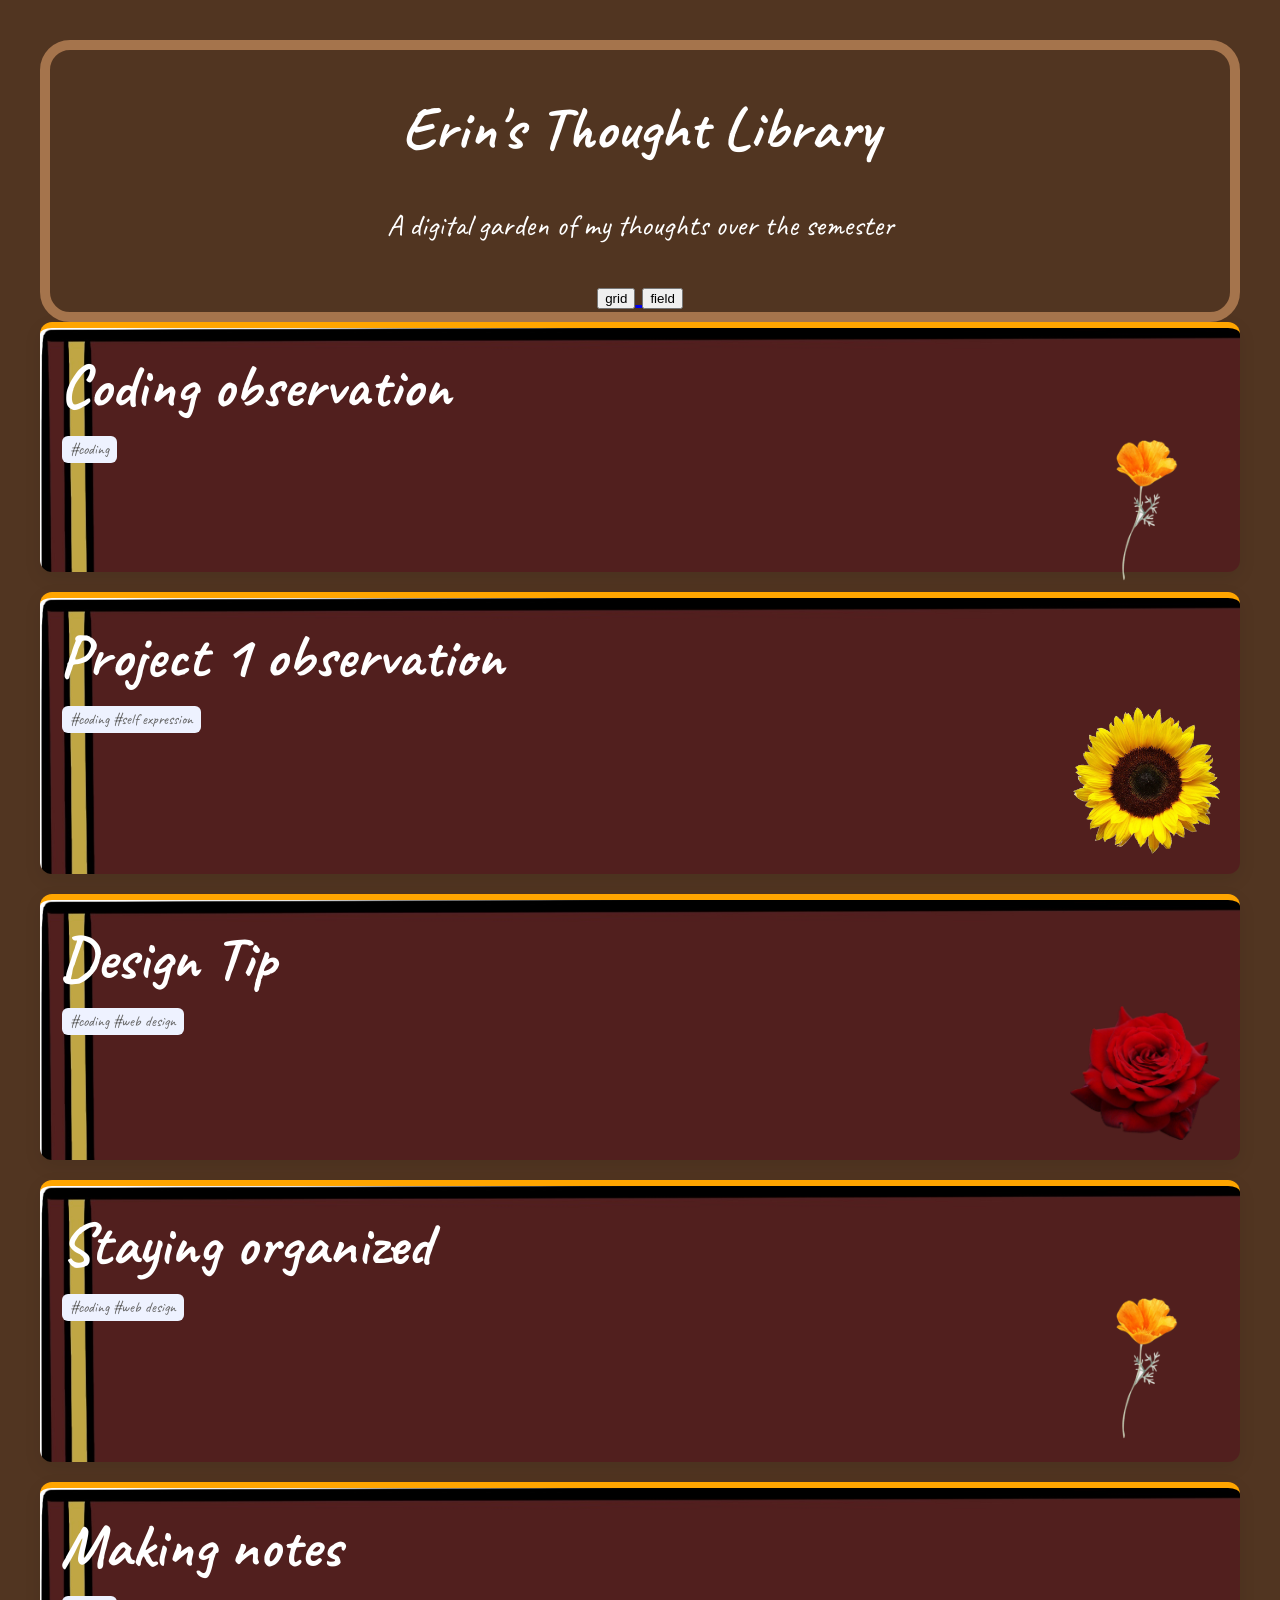
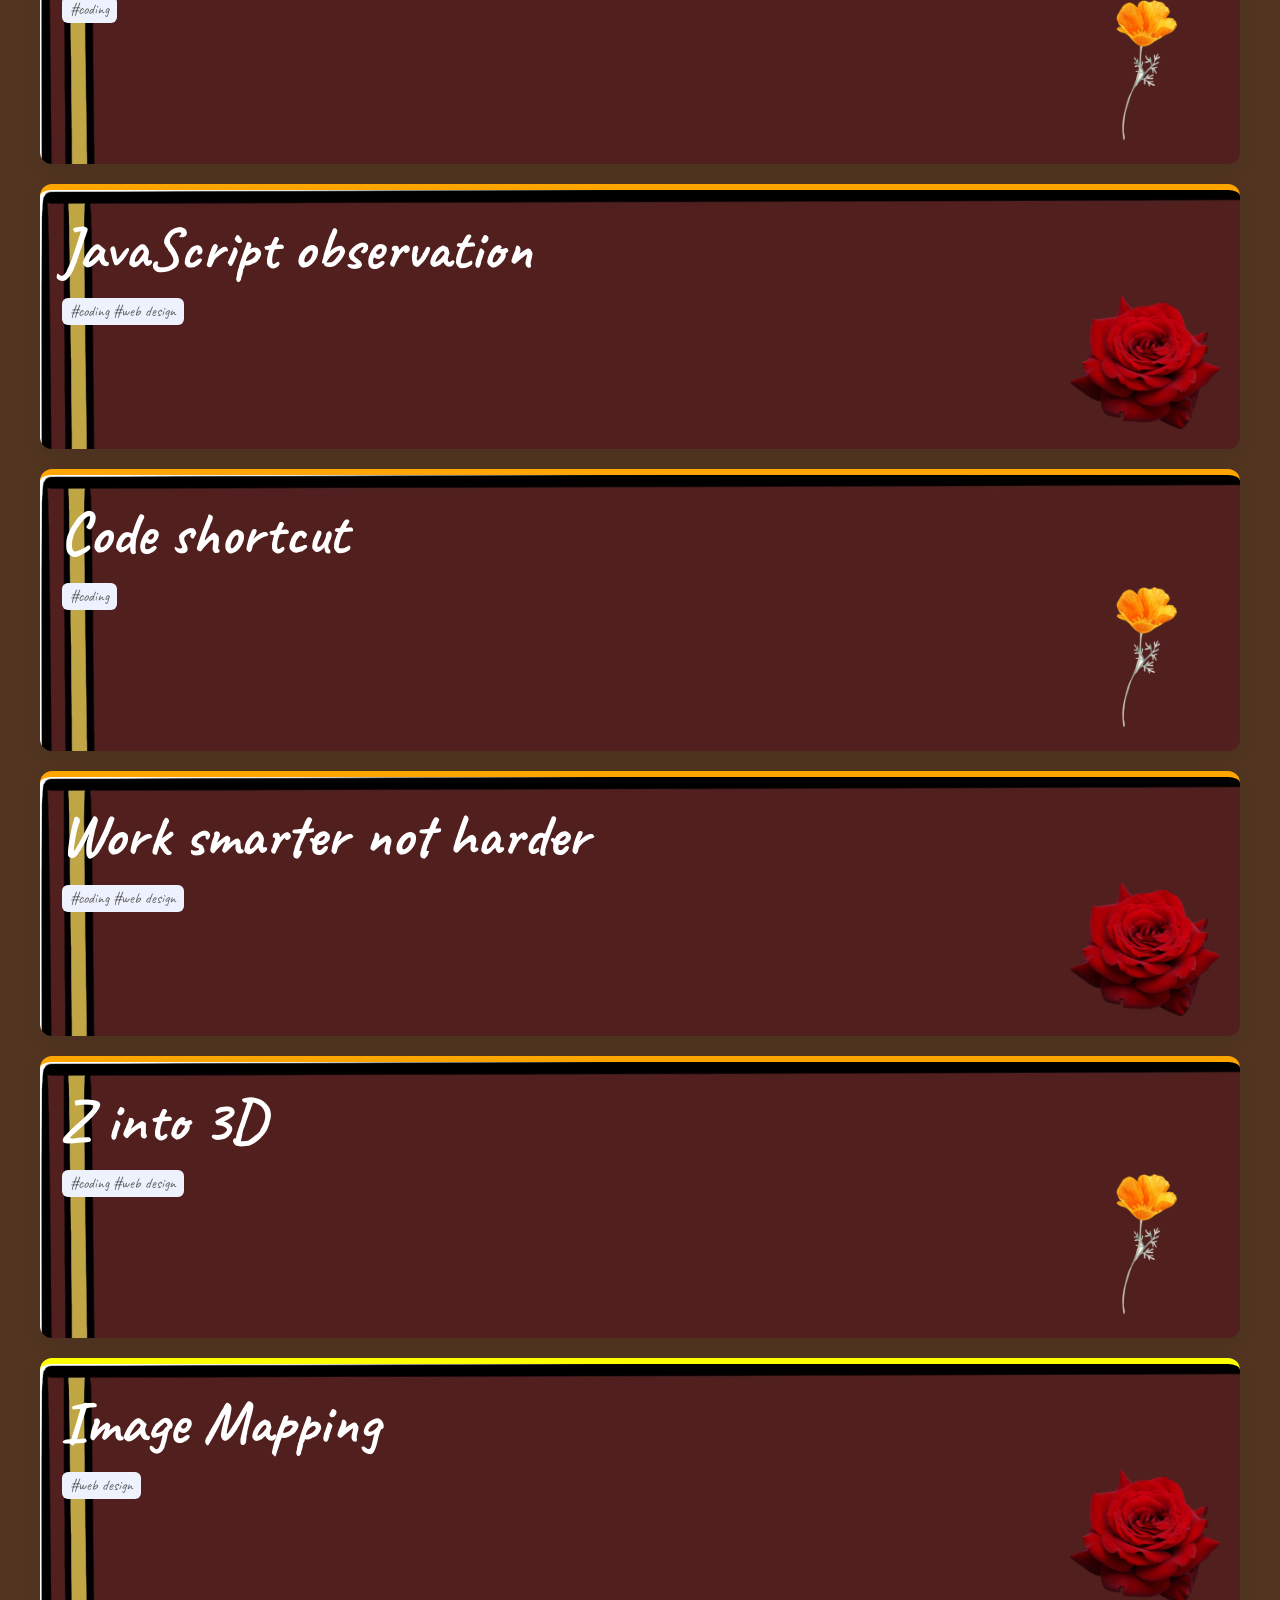
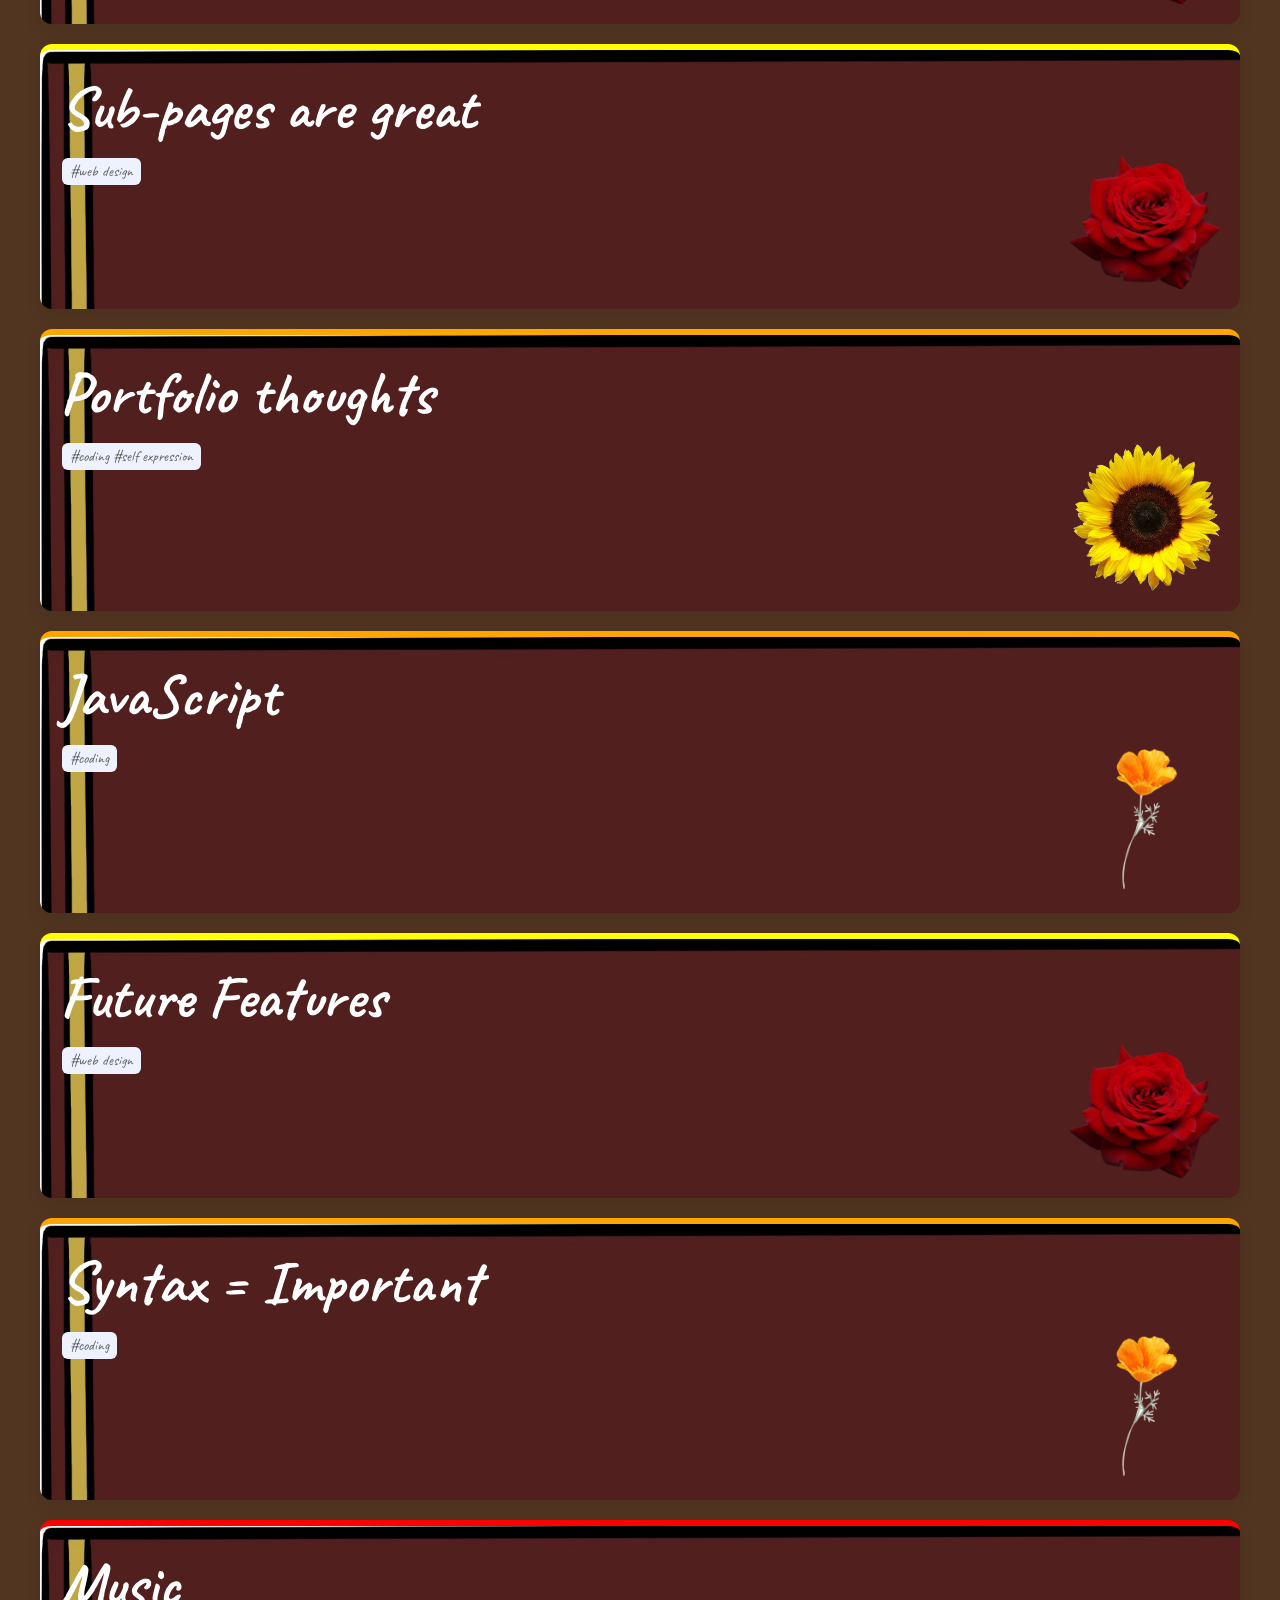
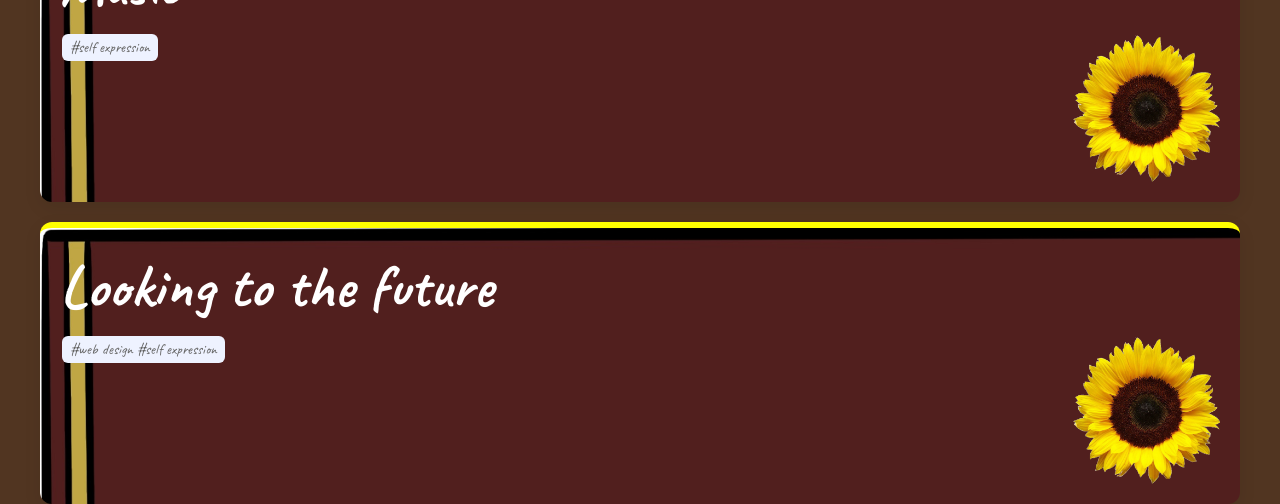
==== index.html @ beeca00d "Add files via upload" ====
<!DOCTYPE html>
<html lang="en">
<head>
    <meta charset="UTF-8">
    <meta name="viewport" content="width=device-width, initial-scale=1.0">
    <title>test for proj. 4</title>
    <link rel="stylesheet" href="styles.css">
    <link rel="preconnect" href="https://fonts.googleapis.com">
<link rel="preconnect" href="https://fonts.gstatic.com" crossorigin>
<link href="https://fonts.googleapis.com/css2?family=Caveat:wght@400..700&family=Grenze:ital,wght@0,100;0,200;0,300;0,400;0,500;0,600;0,700;0,800;0,900;1,100;1,200;1,300;1,400;1,500;1,600;1,700;1,800;1,900&family=Shadows+Into+Light&display=swap" rel="stylesheet">

</head>
<body>

    <div class="header">
    <h1>Erin's Thought Library</h1>
    <p> A digital garden of my thoughts over the semester</p>
    
<div class="controls">
    <a href="index.html">
        <button id="viewGarden" type="button">grid</button>
    </a>
   <a href="p1.htm">
     <button id="viewGardenBtn" type="button">field</button>
   </a>
</div>

</div>

    <div id="garden"></div>

<div id="popup" class="popup hidden">
    <div class="popup-content">
        <button id="closePopup">X</button>
        <h3 id="popupTitle"></h3>
        <p id="popupBody"></p>
    </div>
</div>

    <script src="data.js"></script>
    <script src="script.js"></script>
</body>
</html>
---- styles.css ----
.header{
  position: relative;
  text-align: center;
  font-family: "Caveat";
  font-size: 30px;
  border-style: solid;
  border-width: 10px;
  border-color: rgb(165, 116, 76);
  border-radius: 30px;
  color: white;
}
body{
  font-family: "Caveat";
  background:#513521;
  margin:40px;
}

/* container */
#garden{
  display: grid;
  grid-template-rows: repeat(auto-fill, minmax(250px, 1fr));
  max-height: 200px;
  gap:20px;

}

/* card */
.card{
  background-image: url(images/spine-bkg.jpg);
  background-size: 120%;
  background-repeat: no-repeat;
  padding:20px;
  border-radius:12px;
  box-shadow:0 6px 18px rgba(0,0,0,0.08);
  transition:transform 0.2s, box-shadow 0.2s;
  border-top:6px solid #8be9fd;
  color: white;
}

/* hover effect */
.card:hover{
  transform:translateY(-6px);
  box-shadow:0 12px 28px rgba(0,0,0,0.12);
  cursor: pointer;
}

/* title */
.card h3{
  margin:0 0 10px 0;
  font-size: 60px;
}

/* tags */
.card p{
    color: 'black';
    font-size: 25px;
}

.card span{
color:#666;
  font-size: 15px;
}

.tag{
  display: inline-block;
  background:#eef2ff;
  color:#4f46e5;
  padding:4px 8px;
  margin:2px;
  border-radius:6px;
  font-size:8px;
  
}
.card img{
  width: 150px;
  float: right;
}

/* =========================== */
.popup{
  position: fixed;
  top: 0;
  left: 0;
  width: 100%;
  height: 100%;

  display: flex;
  justify-content: center;
  align-items: center;
  background-image: url(images/open-book.png);
  background-repeat: no-repeat;
  background-size: 100%;
}

.popup-content{
  padding: 2vw;
  border-radius: 12px;
  width: 400px;
  max-width: 80%;
  font-size: 40px;
  color: white;
}

.hidden{
  display: none;
}
#closePopup{
  float: right;
  cursor: pointer;
}
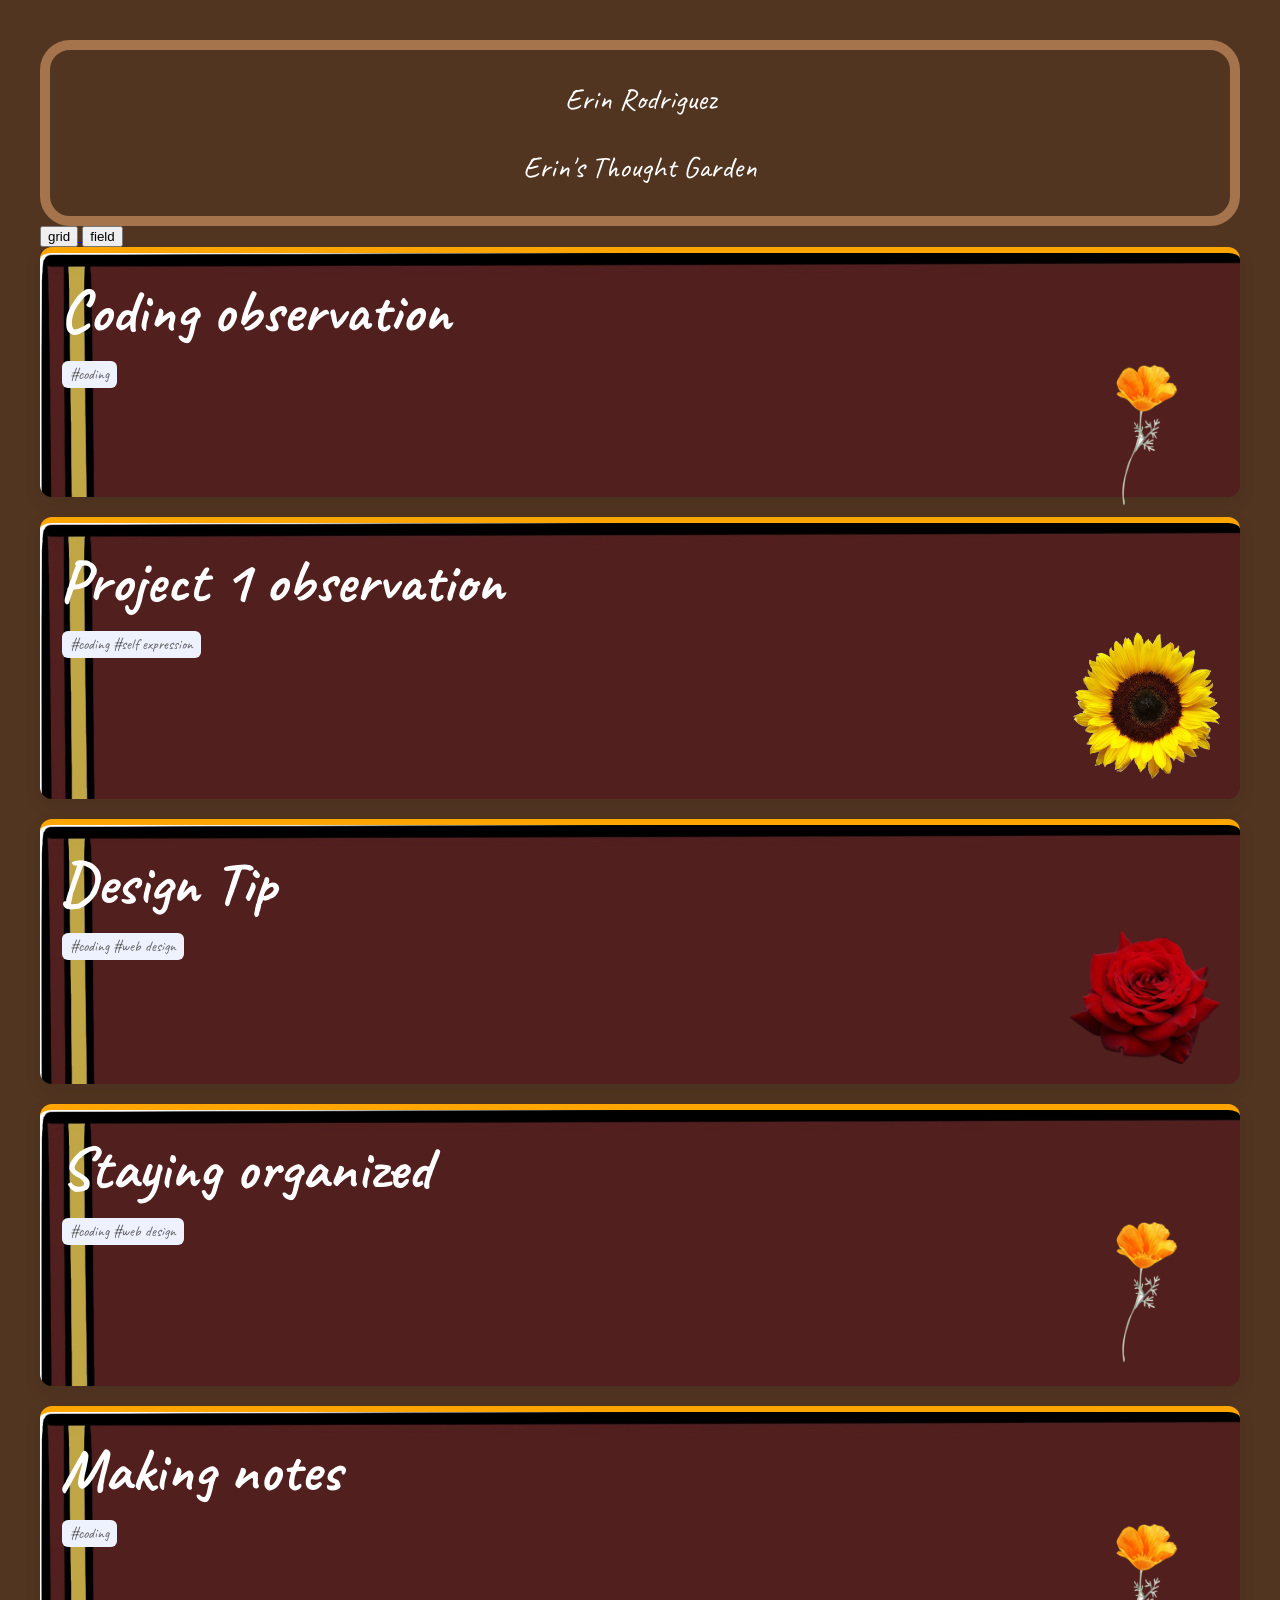
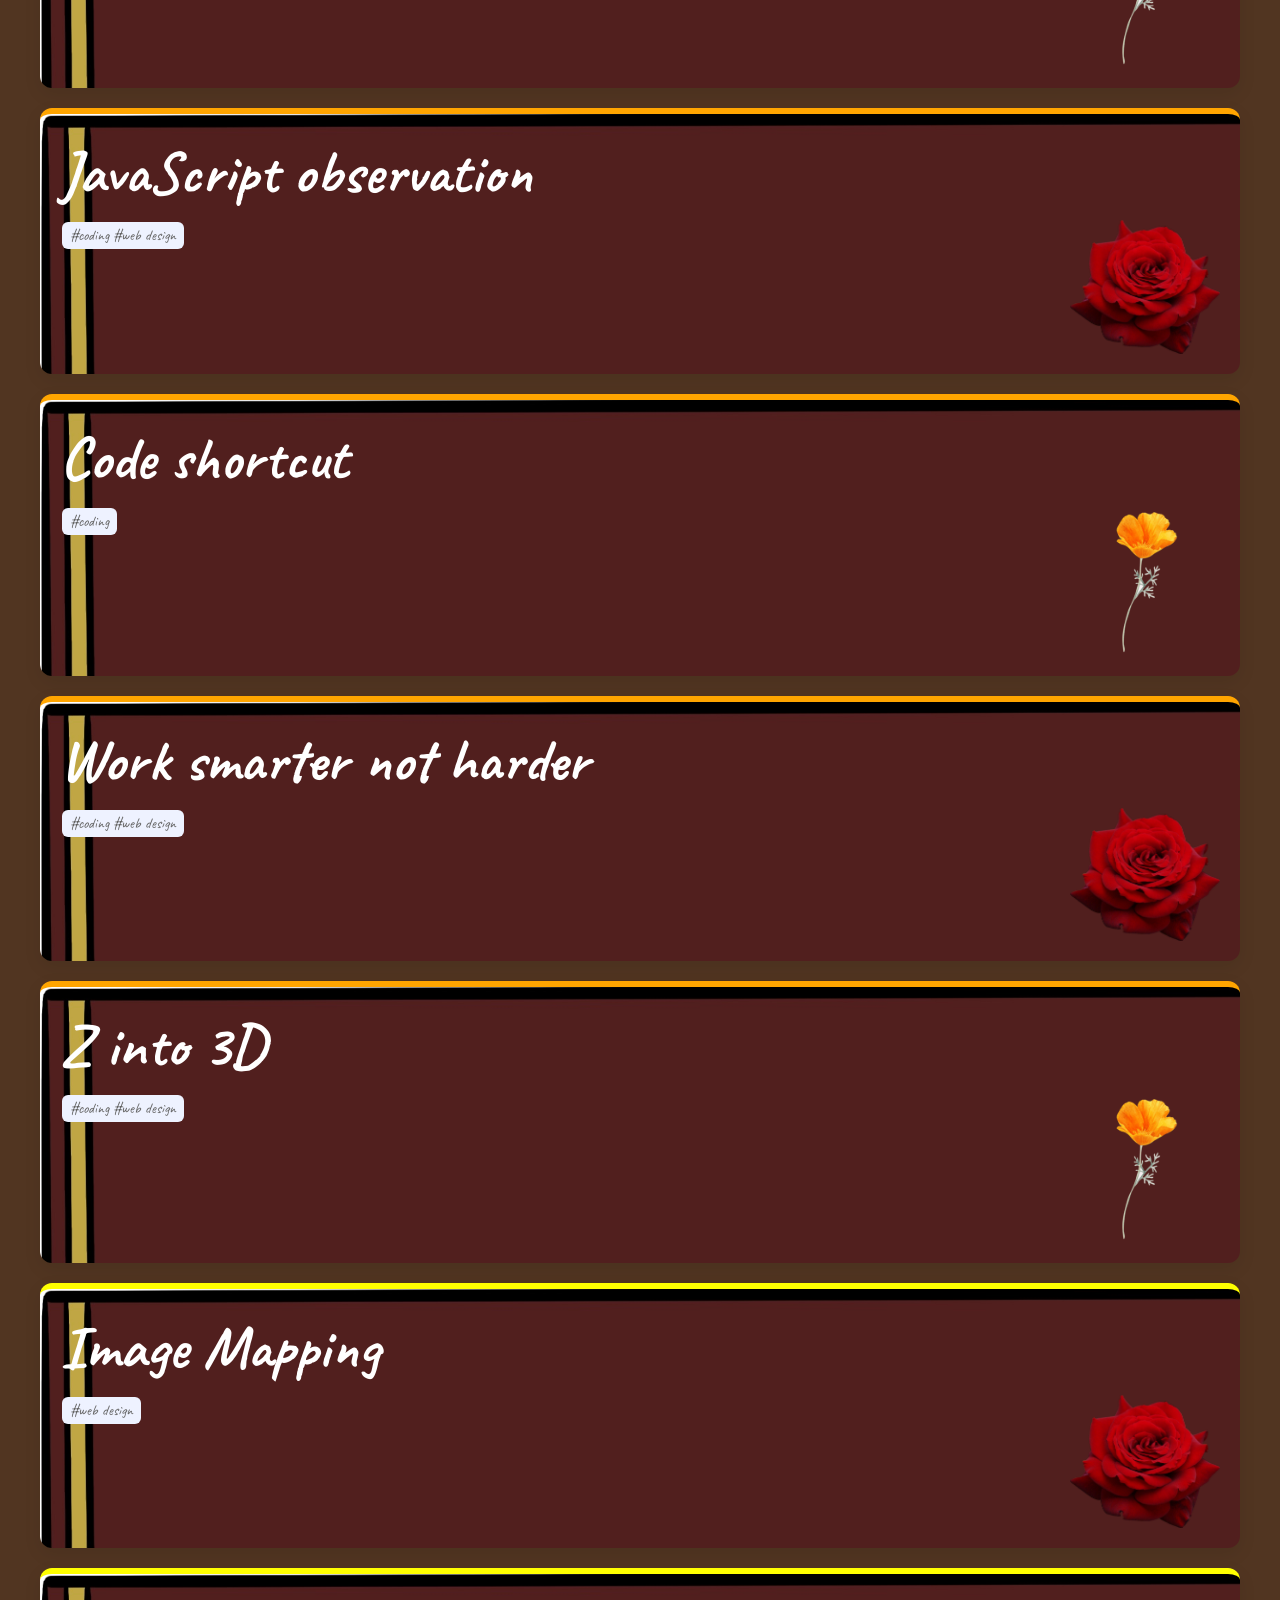
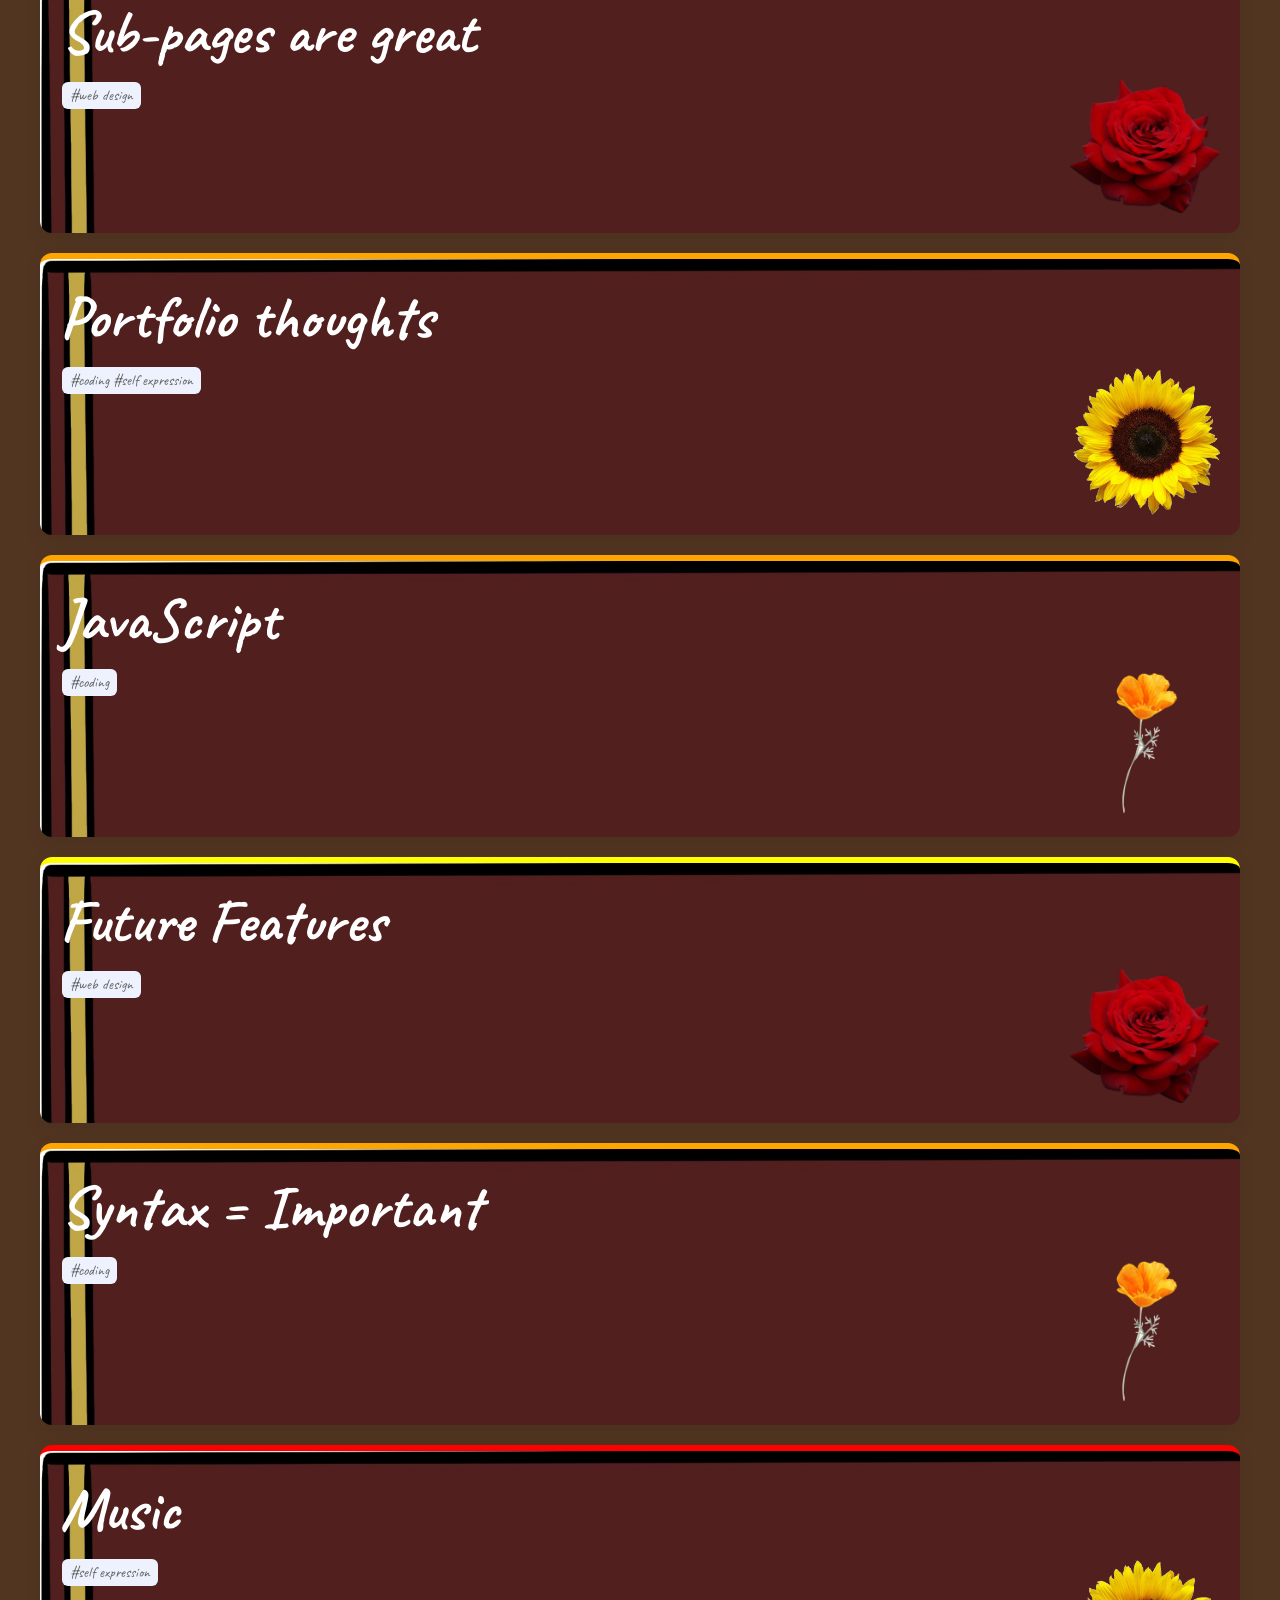
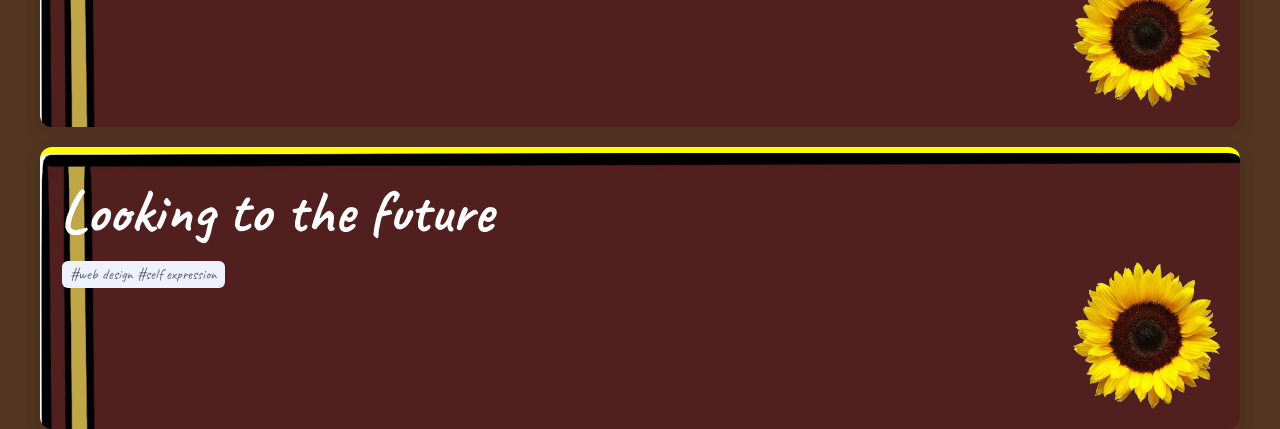
==== commit 67d19f28: "Update index.html" ====
--- a/index.html
+++ b/index.html
@@ -13,9 +13,10 @@
 <body>
 
     <div class="header">
-    <h1>Erin's Thought Library</h1>
-    <p> A digital garden of my thoughts over the semester</p>
-    
+    <p>Erin Rodriguez</p>
+    <p>Erin's Thought Garden</p>
+    </div>
+
 <div class="controls">
     <a href="index.html">
         <button id="viewGarden" type="button">grid</button>
@@ -23,8 +24,6 @@
    <a href="p1.htm">
      <button id="viewGardenBtn" type="button">field</button>
    </a>
-</div>
-
 </div>
 
     <div id="garden"></div>
@@ -40,4 +39,4 @@
     <script src="data.js"></script>
     <script src="script.js"></script>
 </body>
-</html>+</html>
